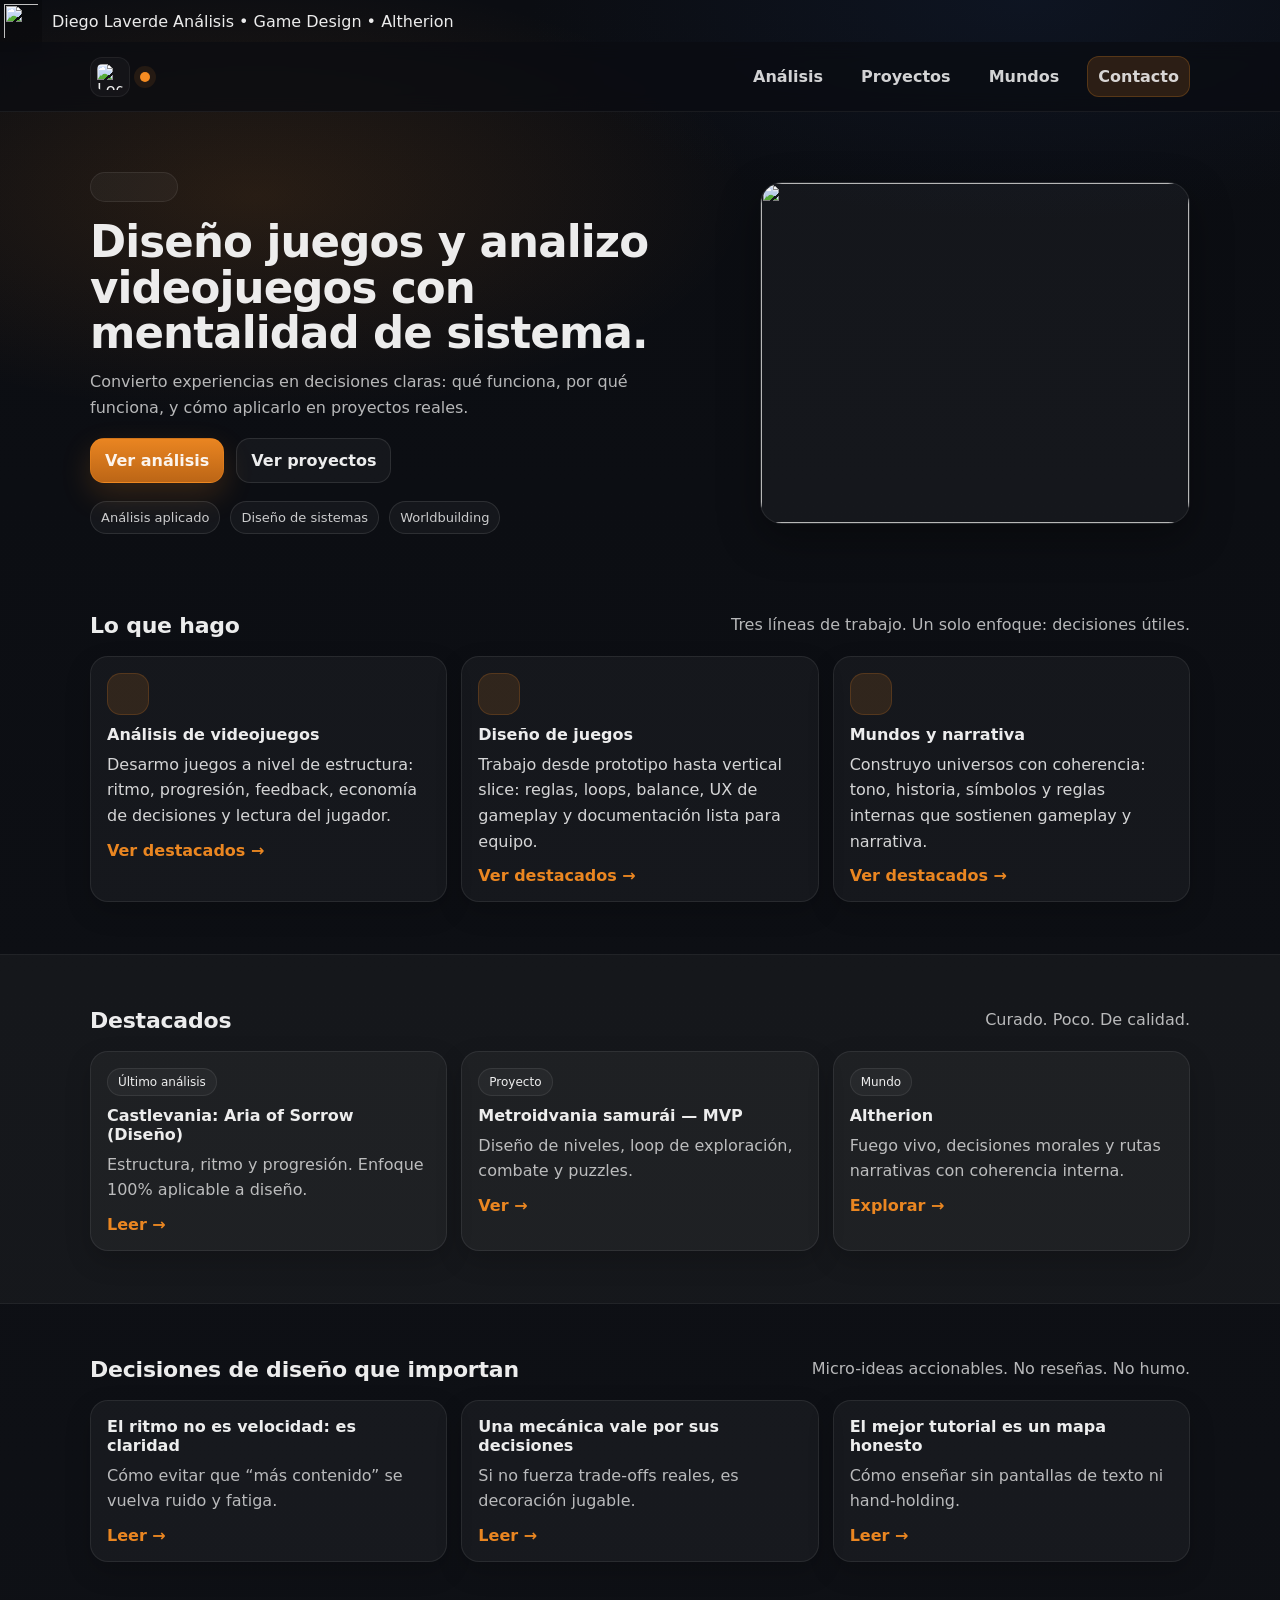
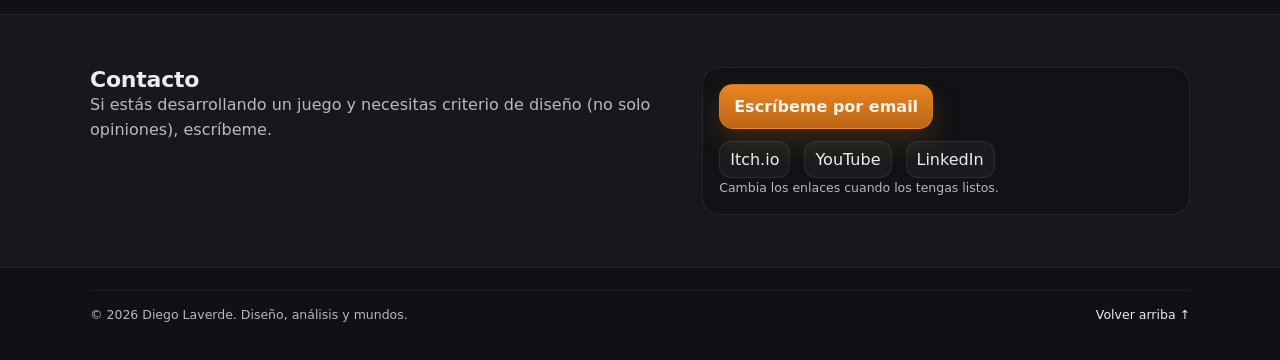
==== index.html @ 800b6079 "Initial commit" ====
<!doctype html>
<html lang="es">
<link rel="icon" href="/favicon.ico">
<head>
  <meta charset="utf-8" />
  <meta name="viewport" content="width=device-width,initial-scale=1" />
  <title>Diego Laverde — Diseño de juegos y análisis</title>
  <meta name="description" content="Diseño juegos y analizo videojuegos con mentalidad de sistema: decisiones claras, aplicables y orientadas a producción." />

  <!-- Open Graph -->
  <meta property="og:title" content="Diego Laverde — Diseño de juegos y análisis" />
  <meta property="og:description" content="Análisis aplicado, diseño de sistemas y worldbuilding con criterio profesional." />
  <meta property="og:image" content="assets/images/og-image.png" />
  <meta property="og:type" content="website" />

  <!-- Favicons -->
  <link rel="icon" type="image/png" sizes="32x32" href="assets/favicons/favicon-32x32.png" />
  <link rel="icon" type="image/png" sizes="16x16" href="assets/favicons/favicon-16x16.png" />

  <link rel="stylesheet" href="styles.css" />
</head>

<body>
  <a class="brand" href="#top" aria-label="Ir al inicio">
  <img
    class="brand-logo"
    src="/assets/img/hero.png
    alt="Logo de Diego Laverde"
  >
  <span class="brand-text">
    <span class="brand-name">Diego Laverde</span>
    <span class="brand-tag">Análisis • Game Design • Altherion</span>
  </span>
</a>

  <a class="skip" href="#main">Saltar al contenido</a>

  <header class="header" id="top">
    <div class="container header__inner">
      <a class="brand" href="#top" aria-label="Inicio">
        <img class="brand__logo" src="assets/img/logo/logo-pixel.png" alt="Logo" width="40" height="40" />
        <span class="brand__dot" aria-hidden="true"></span>
      </a>

      <nav class="nav" aria-label="Principal">
        <a href="#analisis">Análisis</a>
        <a href="#proyectos">Proyectos</a>
        <a href="#mundos">Mundos</a>
        <a class="nav__cta" href="#contacto">Contacto</a>
      </nav>

      <button class="menuBtn" id="menuBtn" aria-label="Abrir menú" aria-expanded="false">
        <span></span><span></span><span></span>
      </button>
    </div>

    <div class="mobileNav" id="mobileNav" hidden>
      <a href="#analisis">Análisis</a>
      <a href="#proyectos">Proyectos</a>
      <a href="#mundos">Mundos</a>
      <a href="#contacto">Contacto</a>
    </div>
  </header>

  <main id="main">
    <!-- HERO -->
    <section class="hero">
      <div class="container hero__grid">
        <div class="hero__left">
          <div class="hero__mark" aria-hidden="true">
            <img src="assets/img/logo/logo-mono-white.png" alt="" />
          </div>

          <h1>Diseño juegos y analizo videojuegos con mentalidad de sistema.</h1>
          <p class="lead">
            Convierto experiencias en decisiones claras: qué funciona, por qué funciona,
            y cómo aplicarlo en proyectos reales.
          </p>

          <div class="ctaRow">
            <a class="btn btn--primary" href="#analisis">Ver análisis</a>
            <a class="btn btn--ghost" href="#proyectos">Ver proyectos</a>
          </div>

          <div class="chips" aria-label="Enfoques">
            <span class="chip">Análisis aplicado</span>
            <span class="chip">Diseño de sistemas</span>
            <span class="chip">Worldbuilding</span>
          </div>
        </div>

        <div class="hero__right" aria-hidden="true">
          <div class="heroCard">
            <img class="heroCard__img" src="assets/img/hero.png" alt="" />
          </div>
        </div>
      </div>
    </section>

    <!-- LO QUE HAGO -->
    <section class="section" id="analisis">
      <div class="container">
        <div class="section__head">
          <h2>Lo que hago</h2>
          <p class="muted">Tres líneas de trabajo. Un solo enfoque: decisiones útiles.</p>
        </div>

        <div class="grid3">
          <article class="card">
            <div class="card__icon">
              <img src="assets/icons/icon-analysis.png" alt="" />
            </div>
            <h3>Análisis de videojuegos</h3>
            <p>
              Desarmo juegos a nivel de estructura: ritmo, progresión, feedback,
              economía de decisiones y lectura del jugador.
            </p>
            <a class="card__link" href="#destacados">Ver destacados →</a>
          </article>

          <article class="card" id="proyectos">
            <div class="card__icon">
              <img src="assets/icons/icon-projects.png" alt="" />
            </div>
            <h3>Diseño de juegos</h3>
            <p>
              Trabajo desde prototipo hasta vertical slice: reglas, loops, balance,
              UX de gameplay y documentación lista para equipo.
            </p>
            <a class="card__link" href="#destacados">Ver destacados →</a>
          </article>

          <article class="card" id="mundos">
            <div class="card__icon">
              <img src="assets/icons/icon-world.png" alt="" />
            </div>
            <h3>Mundos y narrativa</h3>
            <p>
              Construyo universos con coherencia: tono, historia, símbolos y reglas internas
              que sostienen gameplay y narrativa.
            </p>
            <a class="card__link" href="#destacados">Ver destacados →</a>
          </article>
        </div>
      </div>
    </section>

    <!-- DESTACADOS -->
    <section class="section section--alt" id="destacados">
      <div class="container">
        <div class="section__head">
          <h2>Destacados</h2>
          <p class="muted">Curado. Poco. De calidad.</p>
        </div>

        <div class="grid3">
          <article class="mini">
            <div class="mini__tag">Último análisis</div>
            <h3>Castlevania: Aria of Sorrow (Diseño)</h3>
            <p class="muted">Estructura, ritmo y progresión. Enfoque 100% aplicable a diseño.</p>
            <a class="mini__link" href="#">Leer →</a>
          </article>

          <article class="mini">
            <div class="mini__tag">Proyecto</div>
            <h3>Metroidvania samurái — MVP</h3>
            <p class="muted">Diseño de niveles, loop de exploración, combate y puzzles.</p>
            <a class="mini__link" href="#">Ver →</a>
          </article>

          <article class="mini">
            <div class="mini__tag">Mundo</div>
            <h3>Altherion</h3>
            <p class="muted">Fuego vivo, decisiones morales y rutas narrativas con coherencia interna.</p>
            <a class="mini__link" href="#">Explorar →</a>
          </article>
        </div>
      </div>
    </section>

    <!-- DECISIONES -->
    <section class="section" id="decisiones">
      <div class="container">
        <div class="section__head">
          <h2>Decisiones de diseño que importan</h2>
          <p class="muted">Micro-ideas accionables. No reseñas. No humo.</p>
        </div>

        <div class="grid3">
          <article class="post">
            <h3>El ritmo no es velocidad: es claridad</h3>
            <p class="muted">Cómo evitar que “más contenido” se vuelva ruido y fatiga.</p>
            <a class="post__link" href="#">Leer →</a>
          </article>

          <article class="post">
            <h3>Una mecánica vale por sus decisiones</h3>
            <p class="muted">Si no fuerza trade-offs reales, es decoración jugable.</p>
            <a class="post__link" href="#">Leer →</a>
          </article>

          <article class="post">
            <h3>El mejor tutorial es un mapa honesto</h3>
            <p class="muted">Cómo enseñar sin pantallas de texto ni hand-holding.</p>
            <a class="post__link" href="#">Leer →</a>
          </article>
        </div>
      </div>
    </section>

    <!-- CONTACTO -->
    <section class="section section--alt" id="contacto">
      <div class="container contact">
        <div>
          <h2>Contacto</h2>
          <p class="muted">
            Si estás desarrollando un juego y necesitas criterio de diseño (no solo opiniones), escríbeme.
          </p>
        </div>

        <div class="contact__box">
          <a class="btn btn--primary" href="mailto:tu-correo@ejemplo.com">Escríbeme por email</a>
          <div class="contact__links">
            <a href="#" aria-label="Itch.io">Itch.io</a>
            <a href="#" aria-label="YouTube">YouTube</a>
            <a href="#" aria-label="LinkedIn">LinkedIn</a>
          </div>
          <p class="tiny muted">Cambia los enlaces cuando los tengas listos.</p>
        </div>
      </div>
    </section>
  </main>

  <footer class="footer">
    <div class="container footer__inner">
      <span class="muted tiny">© <span id="year"></span> Diego Laverde. Diseño, análisis y mundos.</span>
      <a class="tiny" href="#top">Volver arriba ↑</a>
    </div>
  </footer>

  <script src="script.js"></script>
</body>
</html>
---- styles.css ----
:root{
  --gold:#F68C22;
  --gold2:#C66B16;
  --navy:#13223F;
  --ink:#1A1A1A;
  --paper:#FFFFFF;

  --bg: #0f1116;
  --card: rgba(255,255,255,0.06);
  --card2: rgba(255,255,255,0.04);
  --stroke: rgba(255,255,255,0.10);
  --text: rgba(255,255,255,0.92);
  --muted: rgba(255,255,255,0.70);

  --radius: 18px;
  --shadow: 0 14px 40px rgba(0,0,0,0.35);
  --max: 1100px;
}
.brand-logo{
  width: 42px;
  height: 42px;
  image-rendering: pixelated;
  border: var(--px) solid var(--line);
  background: rgba(0,0,0,0.25);
  padding: 4px;
  box-shadow: 0 10px 0 rgba(0,0,0,0.35);
}

*{ box-sizing: border-box; }
html{ scroll-behavior:smooth; }
body{
  margin:0;
  font-family: ui-sans-serif, system-ui, -apple-system, Segoe UI, Roboto, Helvetica, Arial, "Apple Color Emoji","Segoe UI Emoji";
  background:
    radial-gradient(900px 400px at 20% 10%, rgba(246,140,34,0.12), transparent 55%),
    radial-gradient(900px 400px at 80% 0%, rgba(19,34,63,0.35), transparent 55%),
    linear-gradient(180deg, #0b0d12, var(--bg));
  color: var(--text);
}

a{ color:inherit; text-decoration:none; }
a:hover{ opacity:0.92; }
img{ max-width:100%; display:block; }

.container{
  width:min(var(--max), calc(100% - 40px));
  margin: 0 auto;
}

.skip{
  position:absolute; left:-9999px; top:auto; width:1px; height:1px; overflow:hidden;
}
.skip:focus{
  left:12px; top:12px; width:auto; height:auto;
  padding:10px 12px;
  border-radius:12px;
  background: rgba(0,0,0,0.8);
  border: 1px solid var(--stroke);
}

.header{
  position:sticky; top:0; z-index:50;
  backdrop-filter: blur(10px);
  background: rgba(10,12,18,0.70);
  border-bottom: 1px solid rgba(255,255,255,0.06);
}
.header__inner{
  display:flex; align-items:center; justify-content:space-between;
  padding: 14px 0;
}

.brand{
  display:flex; align-items:center; gap:10px;
}
.brand__logo{
  image-rendering: pixelated;
  border-radius: 12px;
  background: rgba(255,255,255,0.03);
  border: 1px solid rgba(255,255,255,0.06);
  padding:6px;
}
.brand__dot{
  width:10px; height:10px; border-radius:999px;
  background: var(--gold);
  box-shadow: 0 0 0 6px rgba(246,140,34,0.10);
}

.nav{
  display:flex; align-items:center; gap:18px;
  font-weight: 560;
}
.nav a{
  padding:10px 10px;
  border-radius: 12px;
  color: rgba(255,255,255,0.82);
}
.nav a:hover{
  background: rgba(255,255,255,0.06);
}
.nav__cta{
  background: rgba(246,140,34,0.14);
  border: 1px solid rgba(246,140,34,0.22);
  color: rgba(255,255,255,0.92);
}

.menuBtn{
  display:none;
  width:44px; height:44px;
  background: rgba(255,255,255,0.04);
  border: 1px solid rgba(255,255,255,0.08);
  border-radius: 14px;
  cursor:pointer;
}
.menuBtn span{
  display:block;
  width:18px; height:2px;
  background: rgba(255,255,255,0.85);
  margin: 4px auto;
  border-radius: 10px;
}

.mobileNav{
  border-top: 1px solid rgba(255,255,255,0.06);
  padding: 10px 0 14px;
}
.mobileNav a{
  display:block;
  padding: 12px 20px;
  color: rgba(255,255,255,0.85);
}
.mobileNav a:hover{
  background: rgba(255,255,255,0.06);
}

/* HERO */
.hero{
  padding: 60px 0 26px;
}
.hero__grid{
  display:grid;
  grid-template-columns: 1.2fr 0.8fr;
  gap: 26px;
  align-items: center;
}
.hero__mark{
  width: 88px;
  border-radius: 20px;
  background: rgba(255,255,255,0.04);
  border: 1px solid rgba(255,255,255,0.08);
  padding: 14px;
  margin-bottom: 18px;
}
.hero__mark img{ opacity: 0.95; }

h1{
  font-size: clamp(30px, 3.4vw, 46px);
  line-height: 1.05;
  margin: 0 0 12px;
  letter-spacing: -0.02em;
}
.lead{
  margin:0 0 18px;
  color: var(--muted);
  font-size: 16px;
  line-height: 1.6;
  max-width: 56ch;
}

.ctaRow{ display:flex; gap:12px; margin: 14px 0 18px; flex-wrap: wrap; }
.btn{
  display:inline-flex; align-items:center; justify-content:center;
  padding: 12px 14px;
  border-radius: 14px;
  border: 1px solid rgba(255,255,255,0.10);
  font-weight: 650;
}
.btn--primary{
  background: linear-gradient(180deg, rgba(246,140,34,0.95), rgba(198,107,22,0.95));
  border-color: rgba(246,140,34,0.35);
  box-shadow: 0 12px 30px rgba(246,140,34,0.18);
}
.btn--ghost{
  background: rgba(255,255,255,0.04);
}

.chips{ display:flex; gap:10px; flex-wrap: wrap; }
.chip{
  padding: 8px 10px;
  border-radius: 999px;
  border: 1px solid rgba(255,255,255,0.10);
  background: rgba(255,255,255,0.04);
  color: rgba(255,255,255,0.78);
  font-size: 13px;
}

.heroCard{
  border-radius: 22px;
  background: rgba(255,255,255,0.04);
  border: 1px solid rgba(255,255,255,0.08);
  box-shadow: var(--shadow);
  overflow:hidden;
}
.heroCard__img{
  width:100%;
  height: 340px;
  object-fit: cover;
  image-rendering: pixelated;
  opacity: 0.95;
}

/* SECTIONS */
.section{ padding: 52px 0; }
.section--alt{
  background: rgba(255,255,255,0.03);
  border-top: 1px solid rgba(255,255,255,0.05);
  border-bottom: 1px solid rgba(255,255,255,0.05);
}
.section__head{
  display:flex; align-items:flex-end; justify-content:space-between;
  gap: 20px;
  margin-bottom: 18px;
}
h2{
  margin:0;
  font-size: 22px;
  letter-spacing: -0.01em;
}
.muted{ color: var(--muted); }
.tiny{ font-size: 12.5px; }

.grid3{
  display:grid;
  grid-template-columns: repeat(3, 1fr);
  gap: 14px;
}

.card, .mini, .post{
  background: rgba(255,255,255,0.04);
  border: 1px solid rgba(255,255,255,0.08);
  border-radius: var(--radius);
  padding: 16px;
  box-shadow: 0 10px 26px rgba(0,0,0,0.18);
}
.card__icon{
  width: 42px;
  height: 42px;
  border-radius: 14px;
  background: rgba(246,140,34,0.12);
  border: 1px solid rgba(246,140,34,0.18);
  padding: 8px;
  margin-bottom: 10px;
}
.card__icon img{ image-rendering: pixelated; opacity: 0.95; }

h3{ margin: 0 0 8px; font-size: 16px; }
p{ margin: 0; line-height: 1.6; color: rgba(255,255,255,0.82); }
.card__link, .mini__link, .post__link{
  display:inline-block;
  margin-top: 12px;
  color: rgba(246,140,34,0.95);
  font-weight: 650;
}

.mini__tag{
  display:inline-flex;
  font-size: 12px;
  padding: 6px 10px;
  border-radius: 999px;
  background: rgba(255,255,255,0.04);
  border: 1px solid rgba(255,255,255,0.08);
  margin-bottom: 10px;
}

/* CONTACT */
.contact{
  display:grid;
  grid-template-columns: 1.1fr 0.9fr;
  gap: 16px;
  align-items: start;
}
.contact__box{
  background: rgba(0,0,0,0.25);
  border: 1px solid rgba(255,255,255,0.08);
  border-radius: var(--radius);
  padding: 16px;
}
.contact__links{
  display:flex; gap:14px; flex-wrap: wrap;
  margin-top: 12px;
}
.contact__links a{
  padding: 8px 10px;
  border-radius: 12px;
  background: rgba(255,255,255,0.04);
  border: 1px solid rgba(255,255,255,0.08);
}

/* FOOTER */
.footer{
  padding: 22px 0 38px;
}
.footer__inner{
  display:flex; justify-content:space-between; align-items:center;
  gap: 14px;
  border-top: 1px solid rgba(255,255,255,0.06);
  padding-top: 16px;
}

/* Responsive */
@media (max-width: 900px){
  .hero__grid{ grid-template-columns: 1fr; }
  .heroCard__img{ height: 260px; }
  .grid3{ grid-template-columns: 1fr; }
  .contact{ grid-template-columns: 1fr; }
  .nav{ display:none; }
  .menuBtn{ display:block; }
}
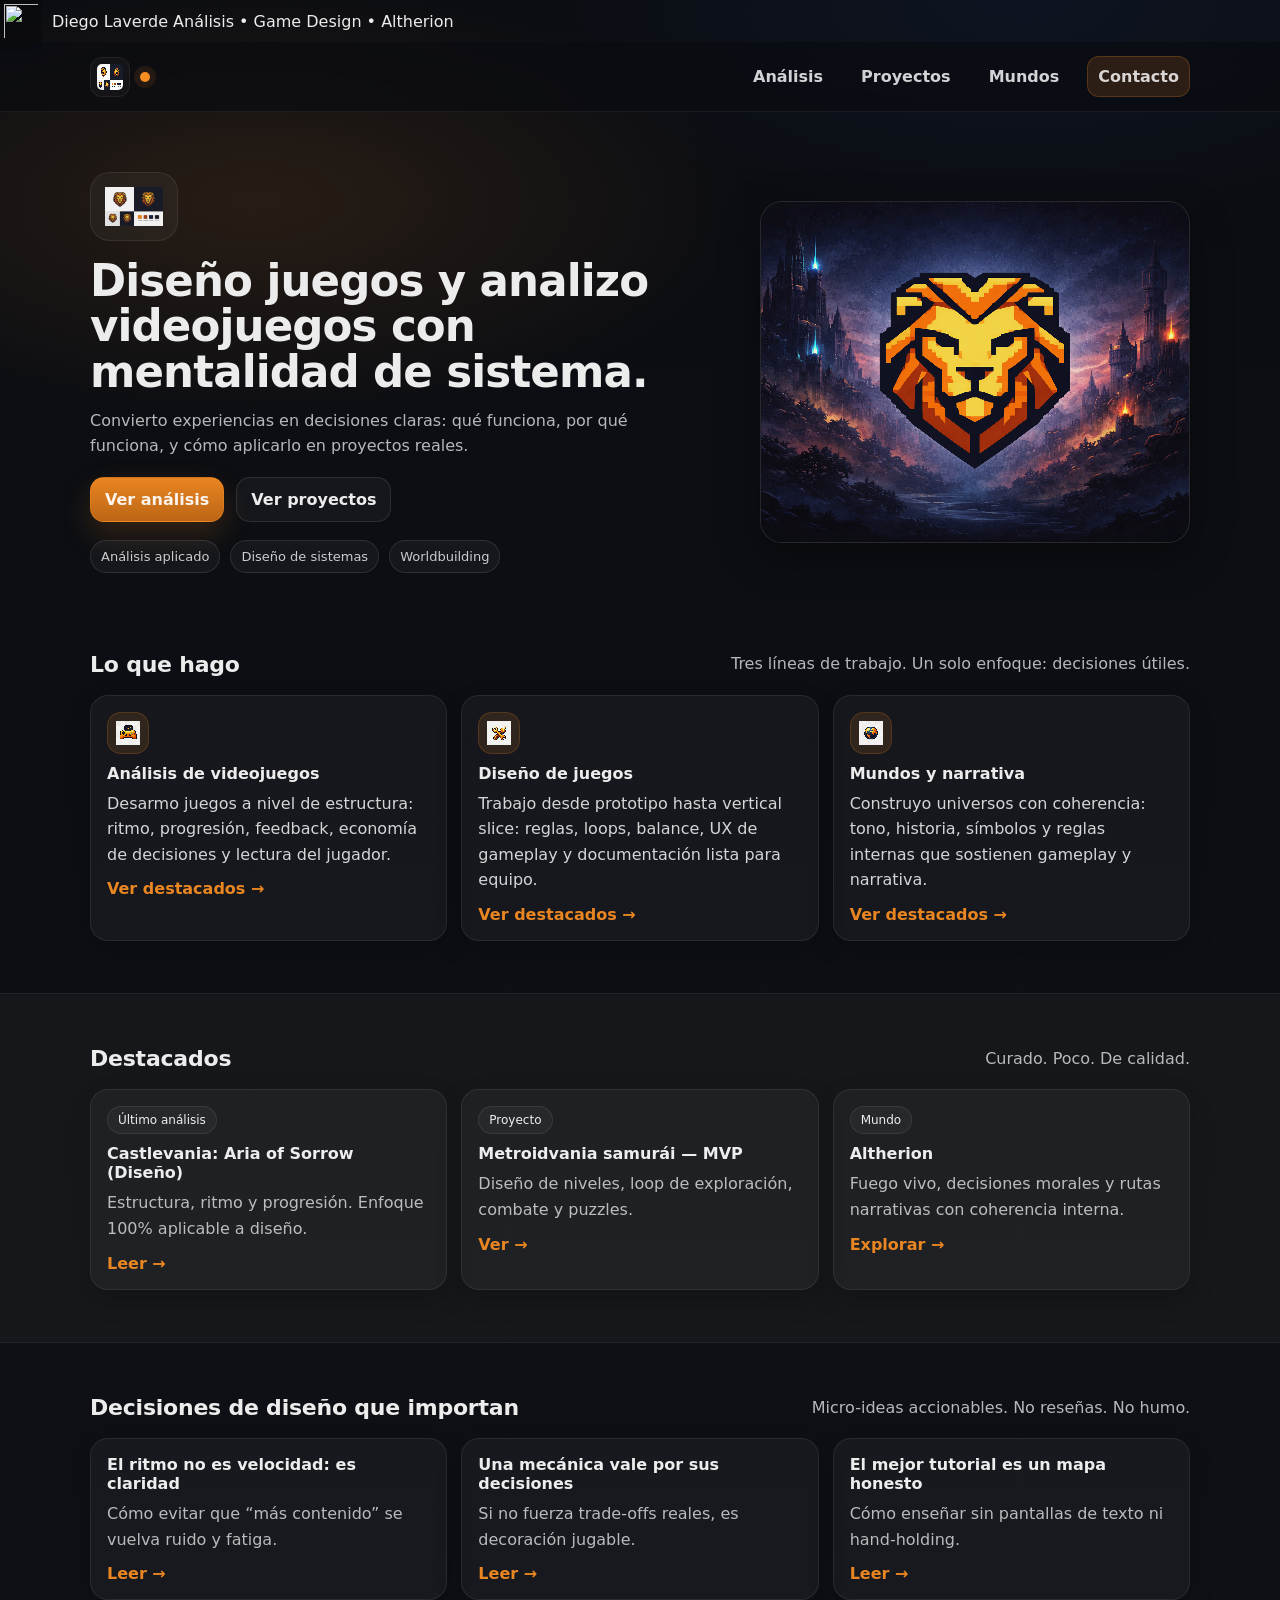
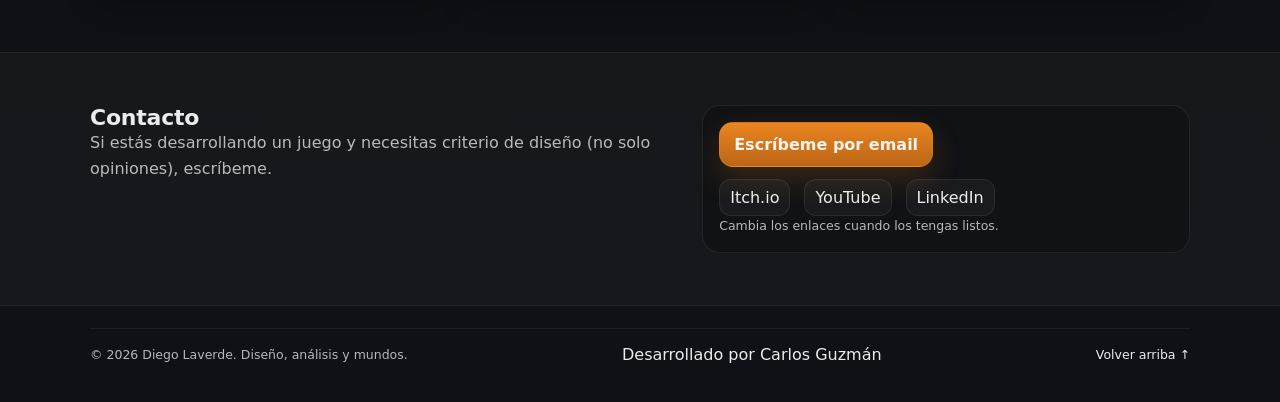
==== commit f9eac95e: "feat: footer modified" ====
--- a/index.html
+++ b/index.html
@@ -234,6 +234,7 @@
   <footer class="footer">
     <div class="container footer__inner">
       <span class="muted tiny">© <span id="year"></span> Diego Laverde. Diseño, análisis y mundos.</span>
+      Desarrollado por Carlos Guzmán
       <a class="tiny" href="#top">Volver arriba ↑</a>
     </div>
   </footer>
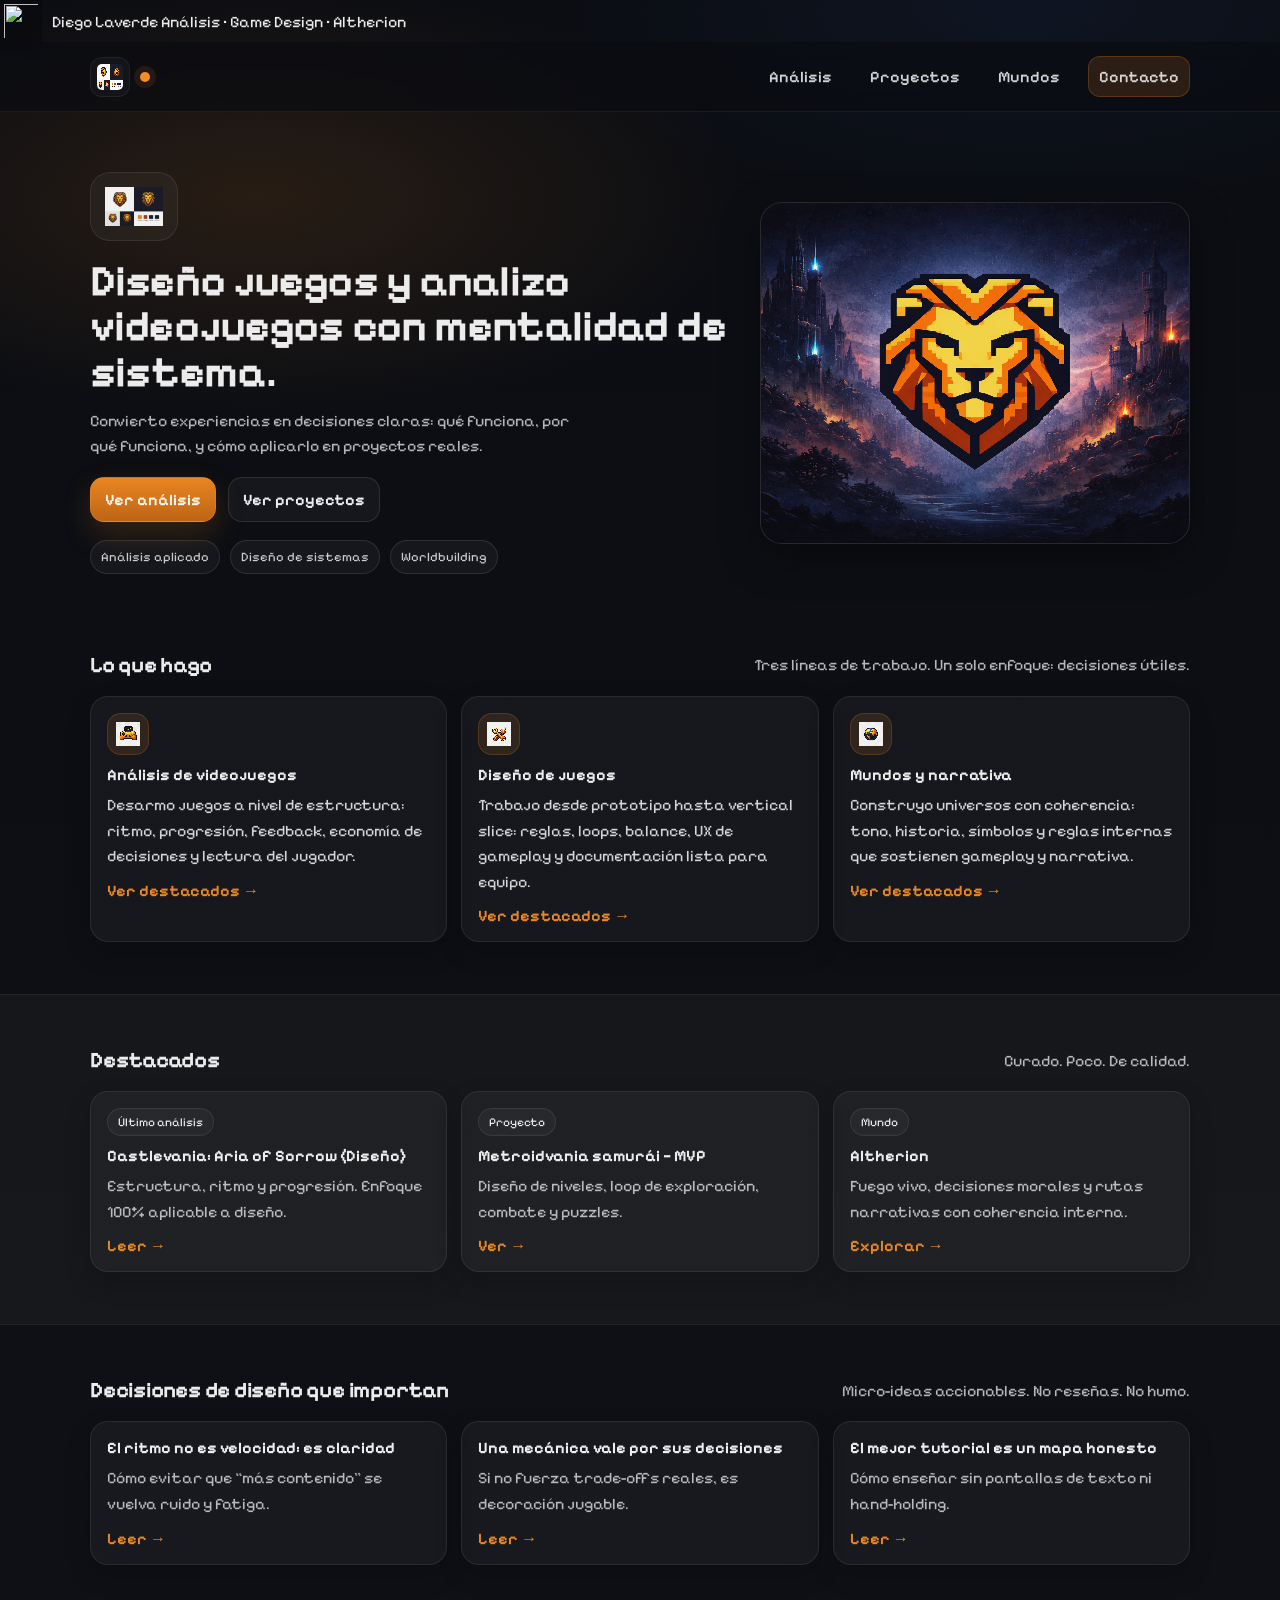
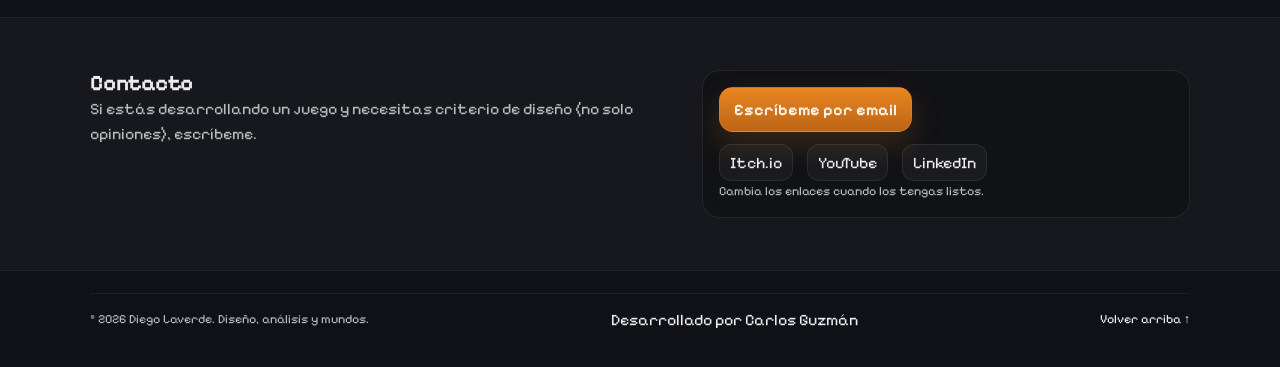
==== commit f8762092: "Footer updated" ====
--- a/index.html
+++ b/index.html
@@ -12,6 +12,11 @@
   <meta property="og:description" content="Análisis aplicado, diseño de sistemas y worldbuilding con criterio profesional." />
   <meta property="og:image" content="assets/images/og-image.png" />
   <meta property="og:type" content="website" />
+
+  <!-- Fonts -->
+  <link rel="preconnect" href="https://fonts.googleapis.com">
+  <link rel="preconnect" href="https://fonts.gstatic.com" crossorigin>
+  <link href="https://fonts.googleapis.com/css2?family=Pixelify+Sans:wght@400..700&display=swap" rel="stylesheet">
 
   <!-- Favicons -->
   <link rel="icon" type="image/png" sizes="32x32" href="assets/favicons/favicon-32x32.png" />
@@ -234,7 +239,7 @@
   <footer class="footer">
     <div class="container footer__inner">
       <span class="muted tiny">© <span id="year"></span> Diego Laverde. Diseño, análisis y mundos.</span>
-      Desarrollado por Carlos Guzmán
+      <span>Desarrollado por Carlos Guzmán</span>
       <a class="tiny" href="#top">Volver arriba ↑</a>
     </div>
   </footer>
--- a/styles.css
+++ b/styles.css
@@ -30,7 +30,8 @@
 html{ scroll-behavior:smooth; }
 body{
   margin:0;
-  font-family: ui-sans-serif, system-ui, -apple-system, Segoe UI, Roboto, Helvetica, Arial, "Apple Color Emoji","Segoe UI Emoji";
+  /* font-family: ui-sans-serif, system-ui, -apple-system, Segoe UI, Roboto, Helvetica, Arial, "Apple Color Emoji","Segoe UI Emoji";*/
+  font-family: "Pixelify Sans", sans-serif;
   background:
     radial-gradient(900px 400px at 20% 10%, rgba(246,140,34,0.12), transparent 55%),
     radial-gradient(900px 400px at 80% 0%, rgba(19,34,63,0.35), transparent 55%),
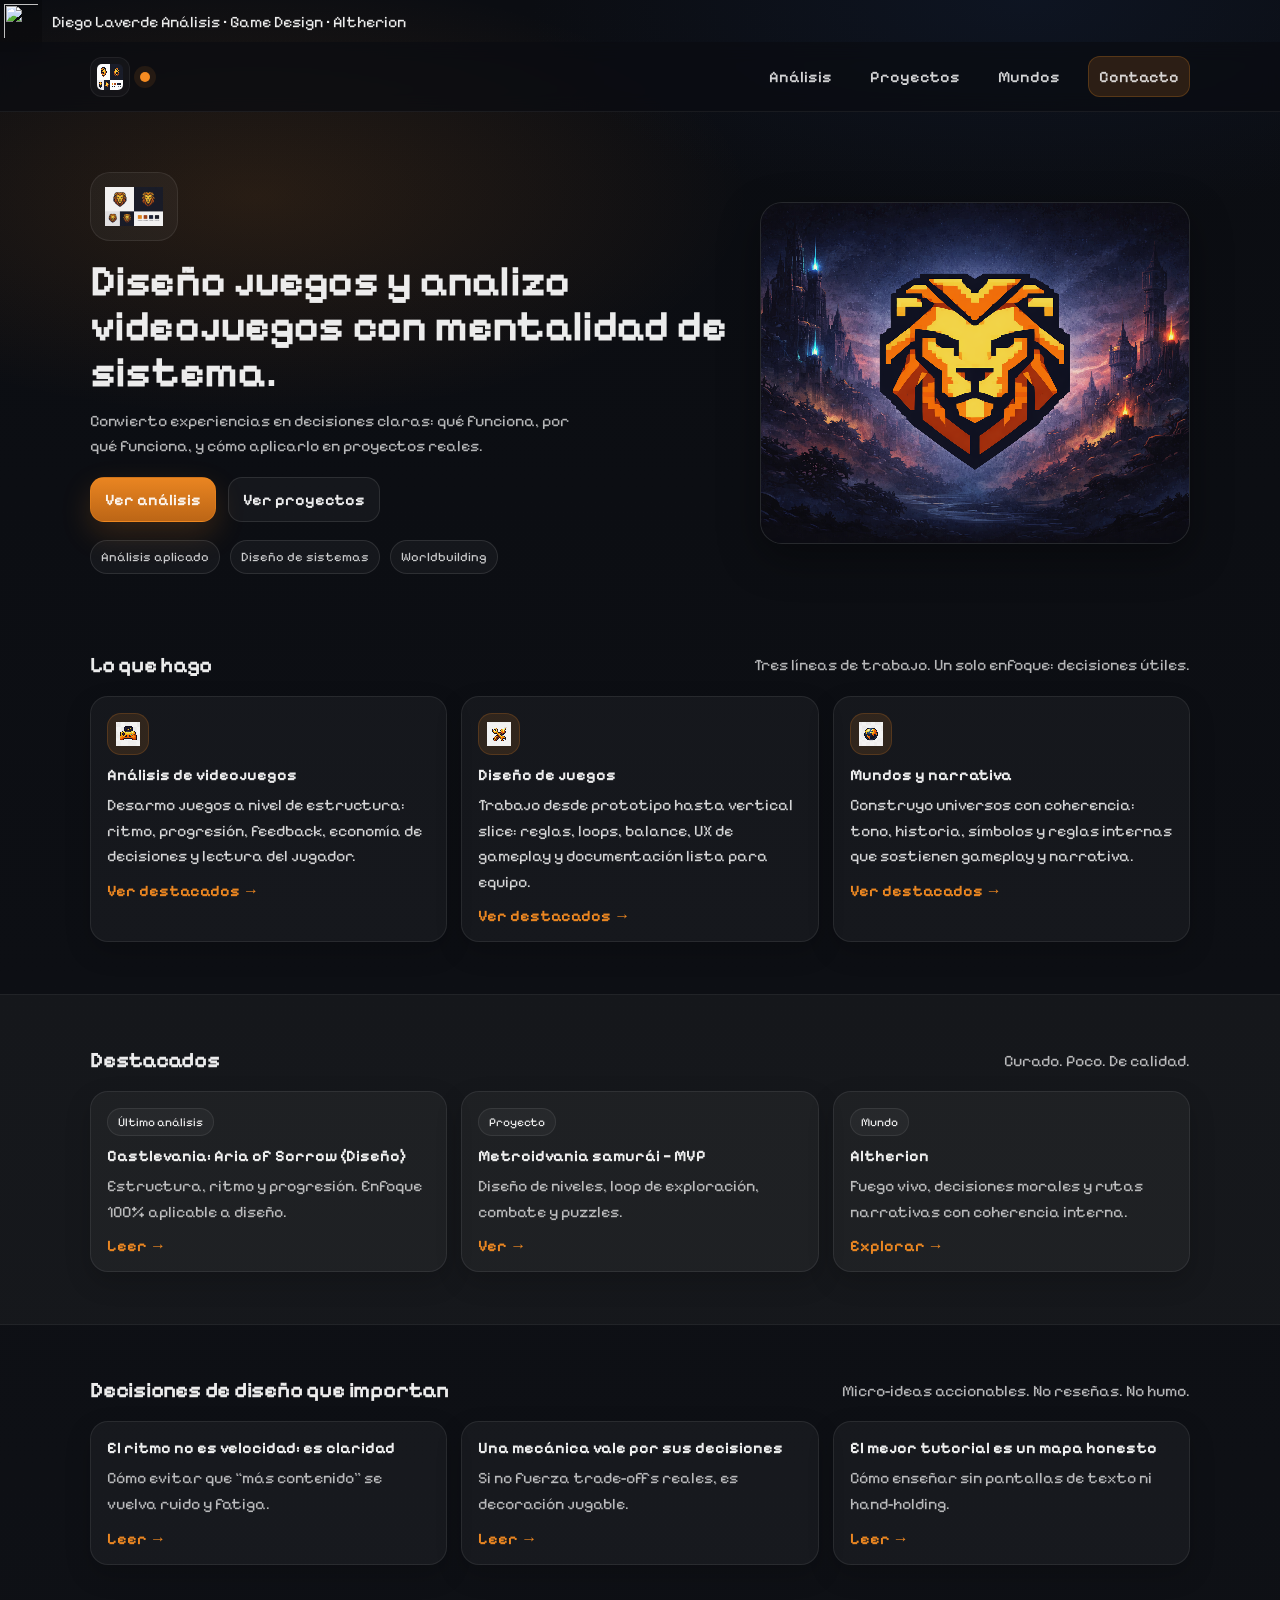
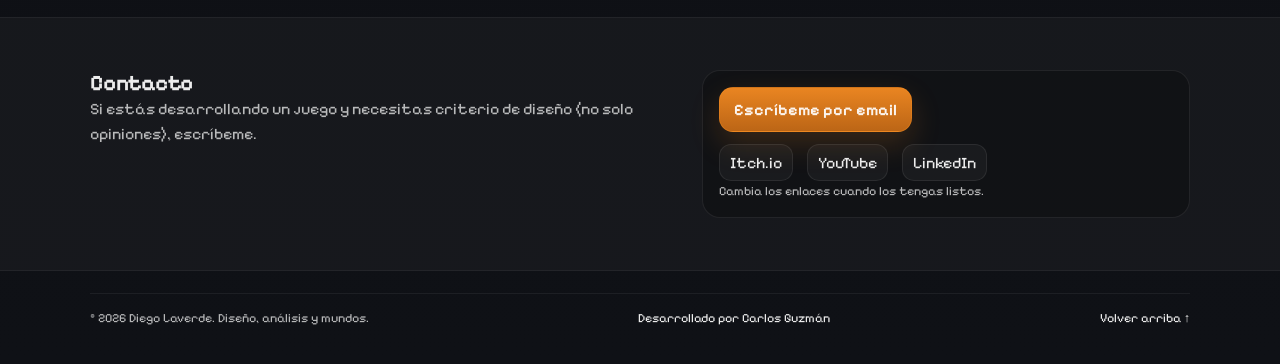
==== commit c2bb6b64: "Footer updated" ====
--- a/index.html
+++ b/index.html
@@ -239,7 +239,7 @@
   <footer class="footer">
     <div class="container footer__inner">
       <span class="muted tiny">© <span id="year"></span> Diego Laverde. Diseño, análisis y mundos.</span>
-      <span>Desarrollado por Carlos Guzmán</span>
+      <span class="tiny">Desarrollado por Carlos Guzmán</span>
       <a class="tiny" href="#top">Volver arriba ↑</a>
     </div>
   </footer>
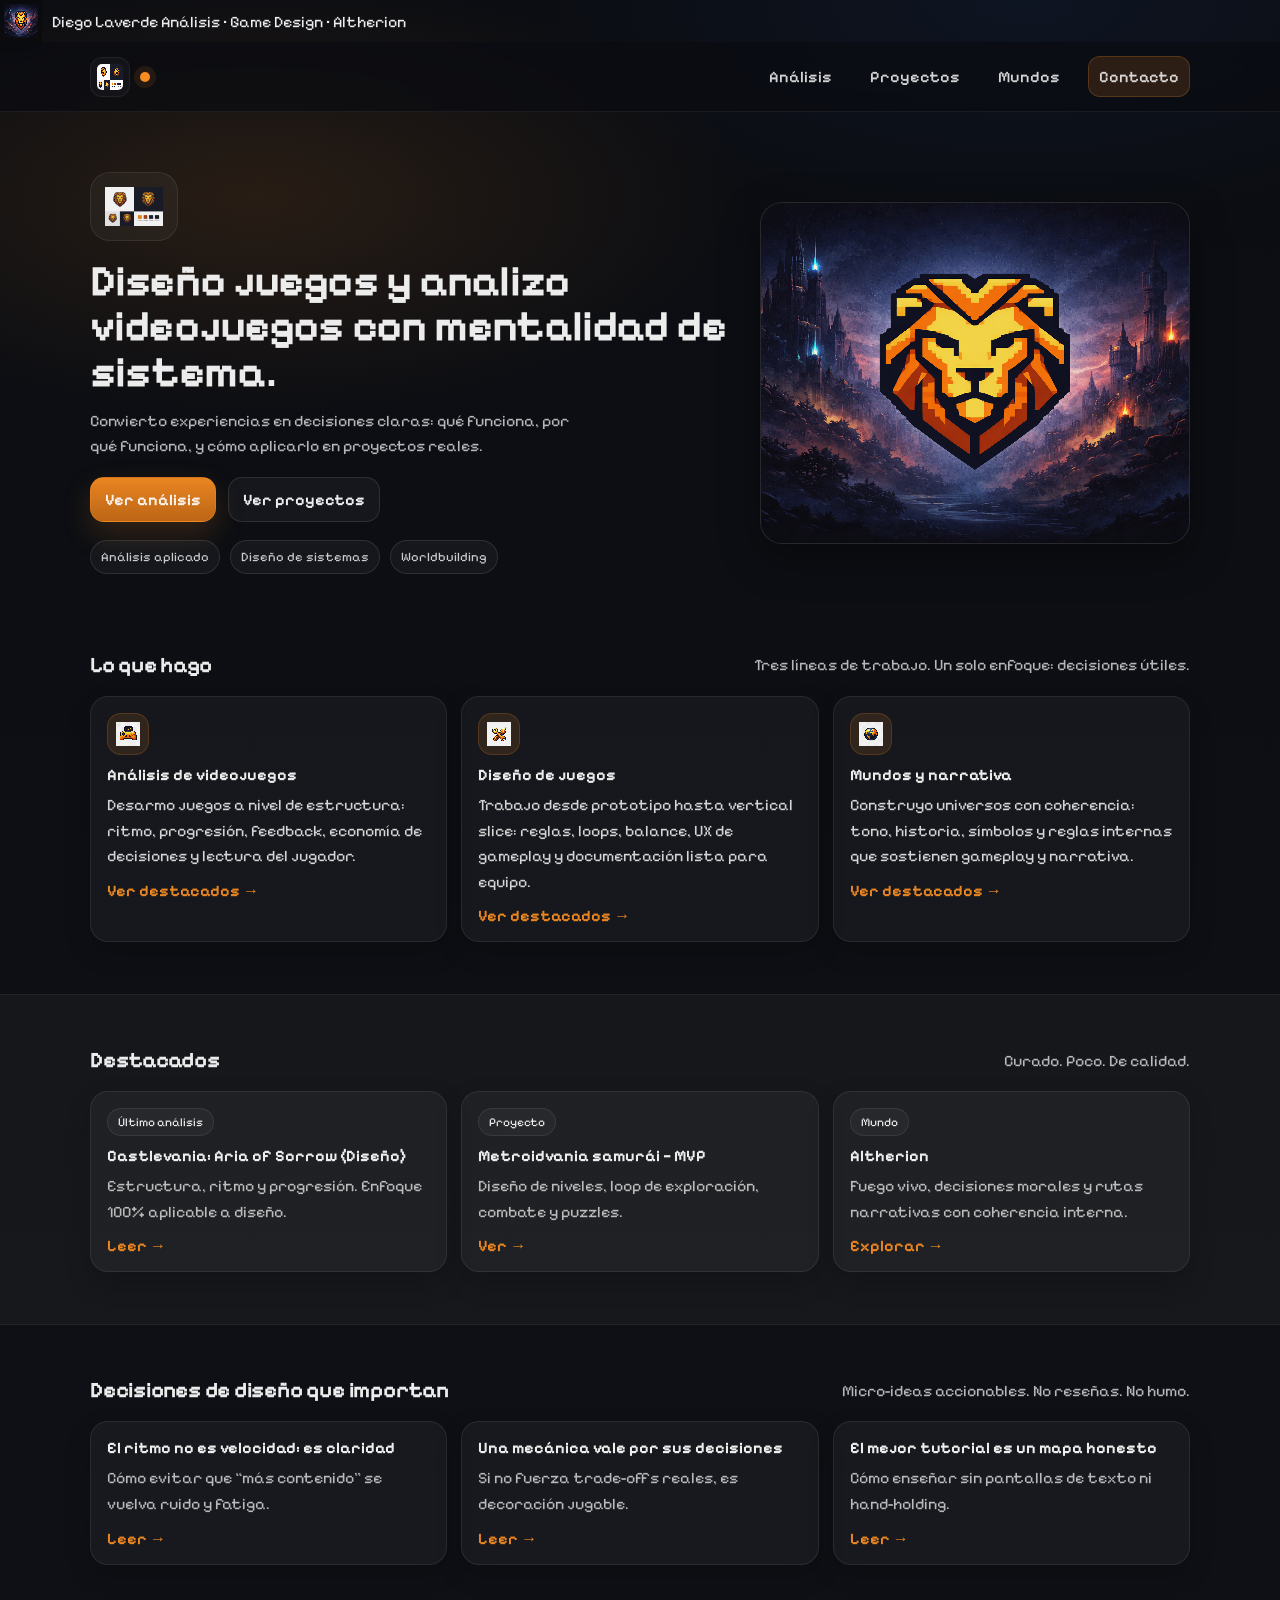
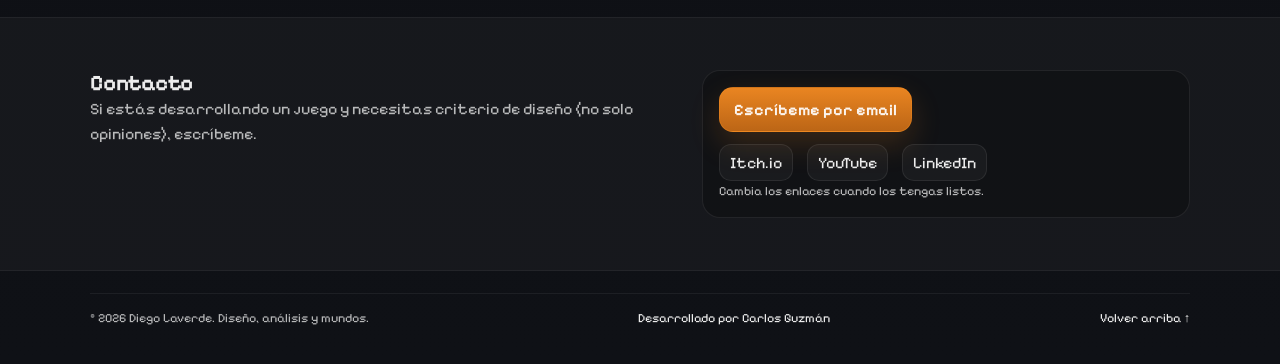
==== commit ddc7d812: "fix: header logo" ====
--- a/index.html
+++ b/index.html
@@ -29,7 +29,7 @@
   <a class="brand" href="#top" aria-label="Ir al inicio">
   <img
     class="brand-logo"
-    src="/assets/img/hero.png
+    src="assets/img/hero.png"
     alt="Logo de Diego Laverde"
   >
   <span class="brand-text">
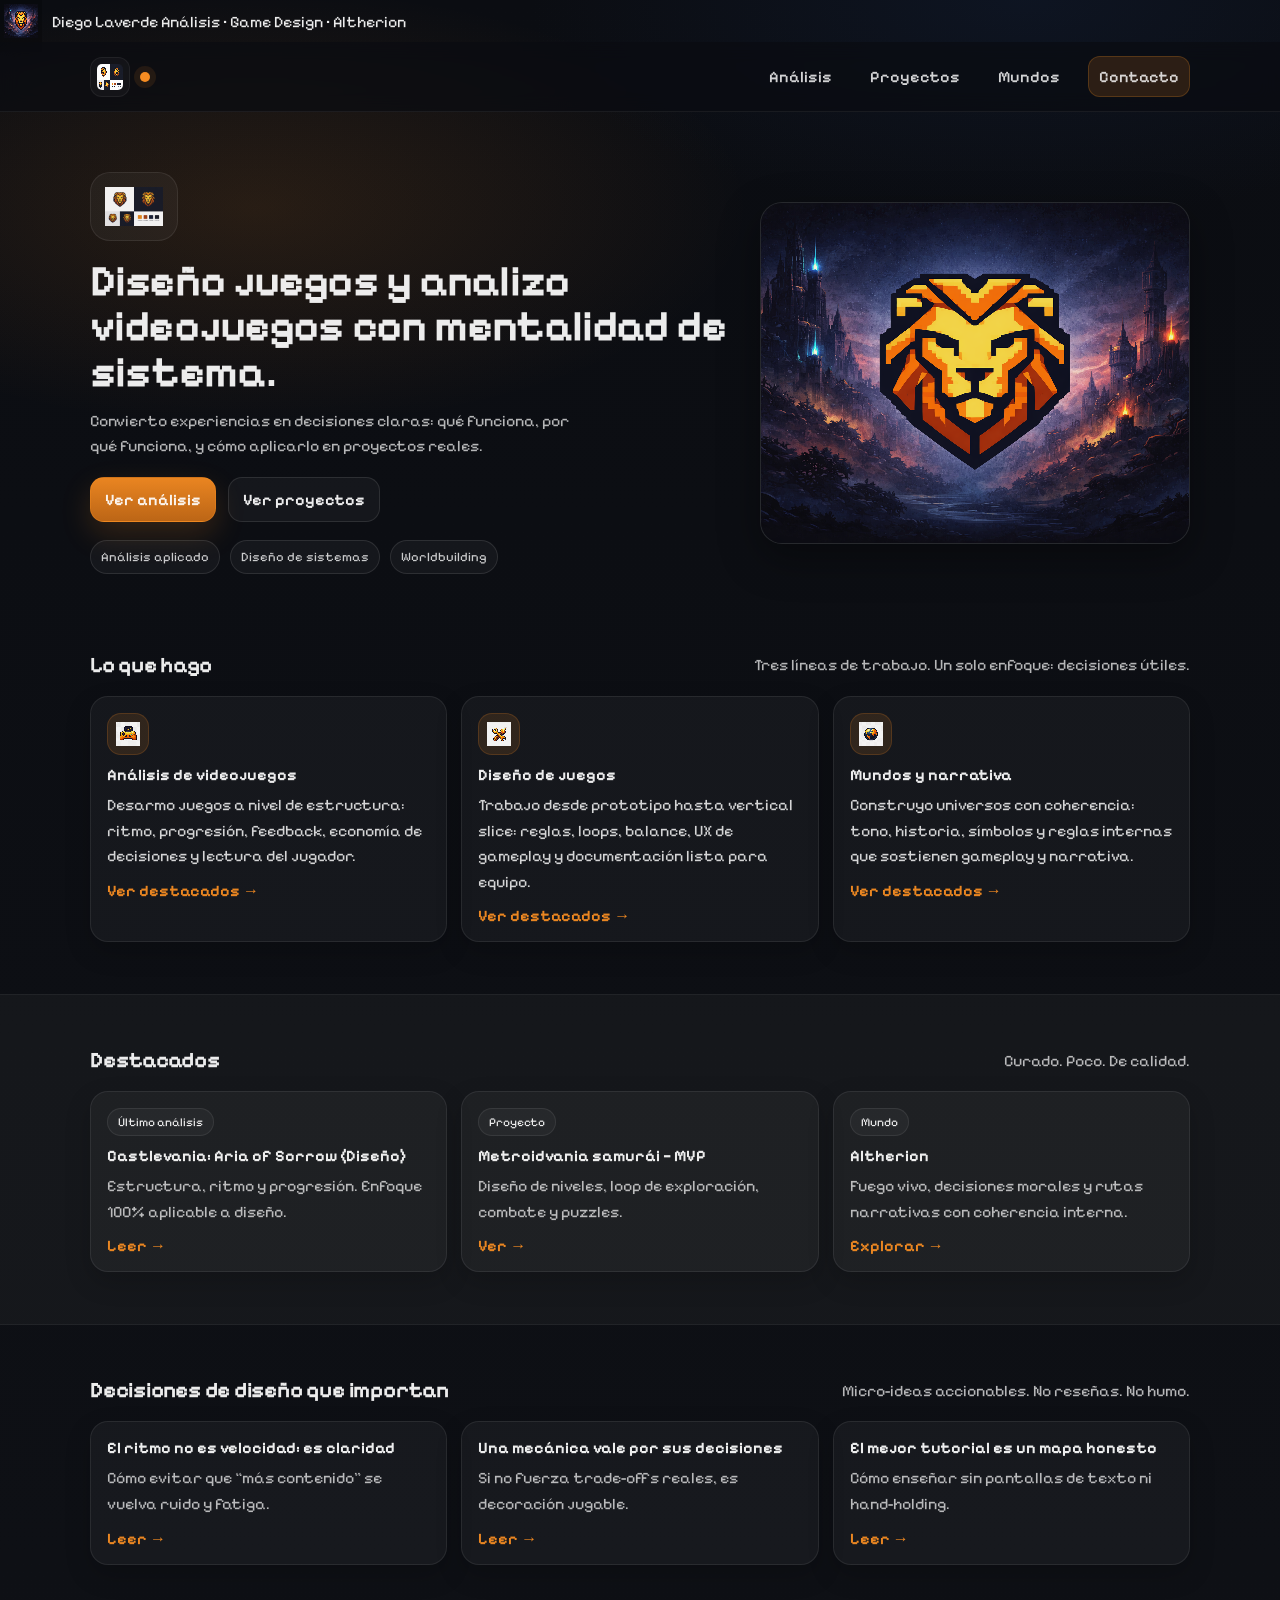
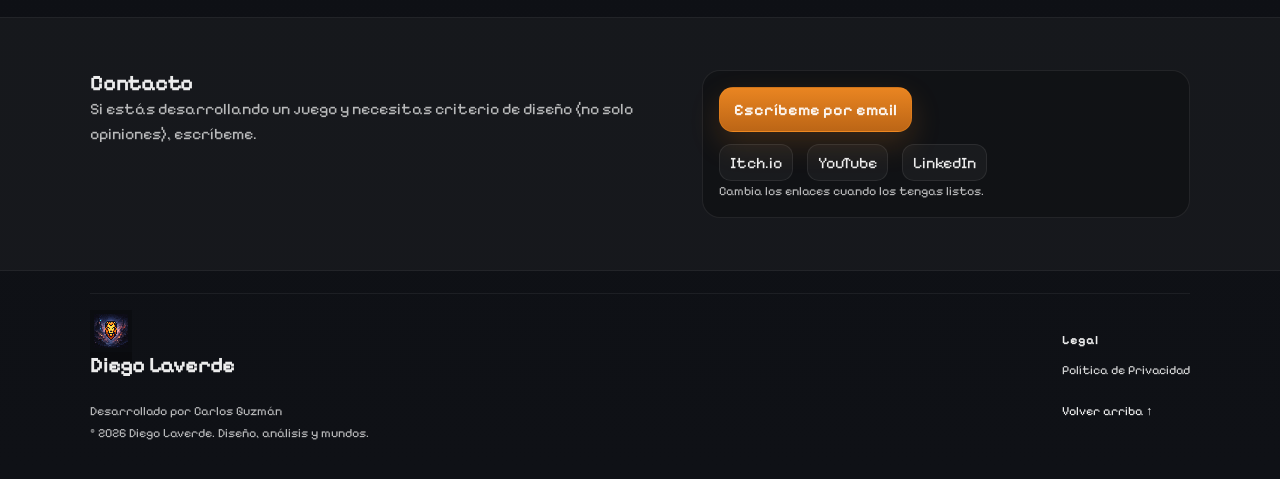
==== commit af498a67: "fea: privacy-policy" ====
--- a/index.html
+++ b/index.html
@@ -238,9 +238,24 @@
 
   <footer class="footer">
     <div class="container footer__inner">
-      <span class="muted tiny">© <span id="year"></span> Diego Laverde. Diseño, análisis y mundos.</span>
-      <span class="tiny">Desarrollado por Carlos Guzmán</span>
-      <a class="tiny" href="#top">Volver arriba ↑</a>
+      <div>
+        <p>
+          <img
+              class="brand-logo"
+              src="assets/img/hero.png"
+              alt="Logo de Diego Laverde"
+            >
+          <h2>Diego Laverde</h2>
+        </p><br/>
+        <p><span class="muted tiny">Desarrollado por Carlos Guzmán</span></p>
+        <span class="muted tiny">© <span id="year"></span> Diego Laverde. Diseño, análisis y mundos.</span>
+      </div>
+      <div>
+        <h3 class="tiny">Legal</h3>        
+        <p><a class="tiny" href="privacy-policy.html">Política de Privacidad</a></p>
+        <br/>
+        <a class="tiny" href="#top">Volver arriba ↑</a>
+      </div>
     </div>
   </footer>
 
